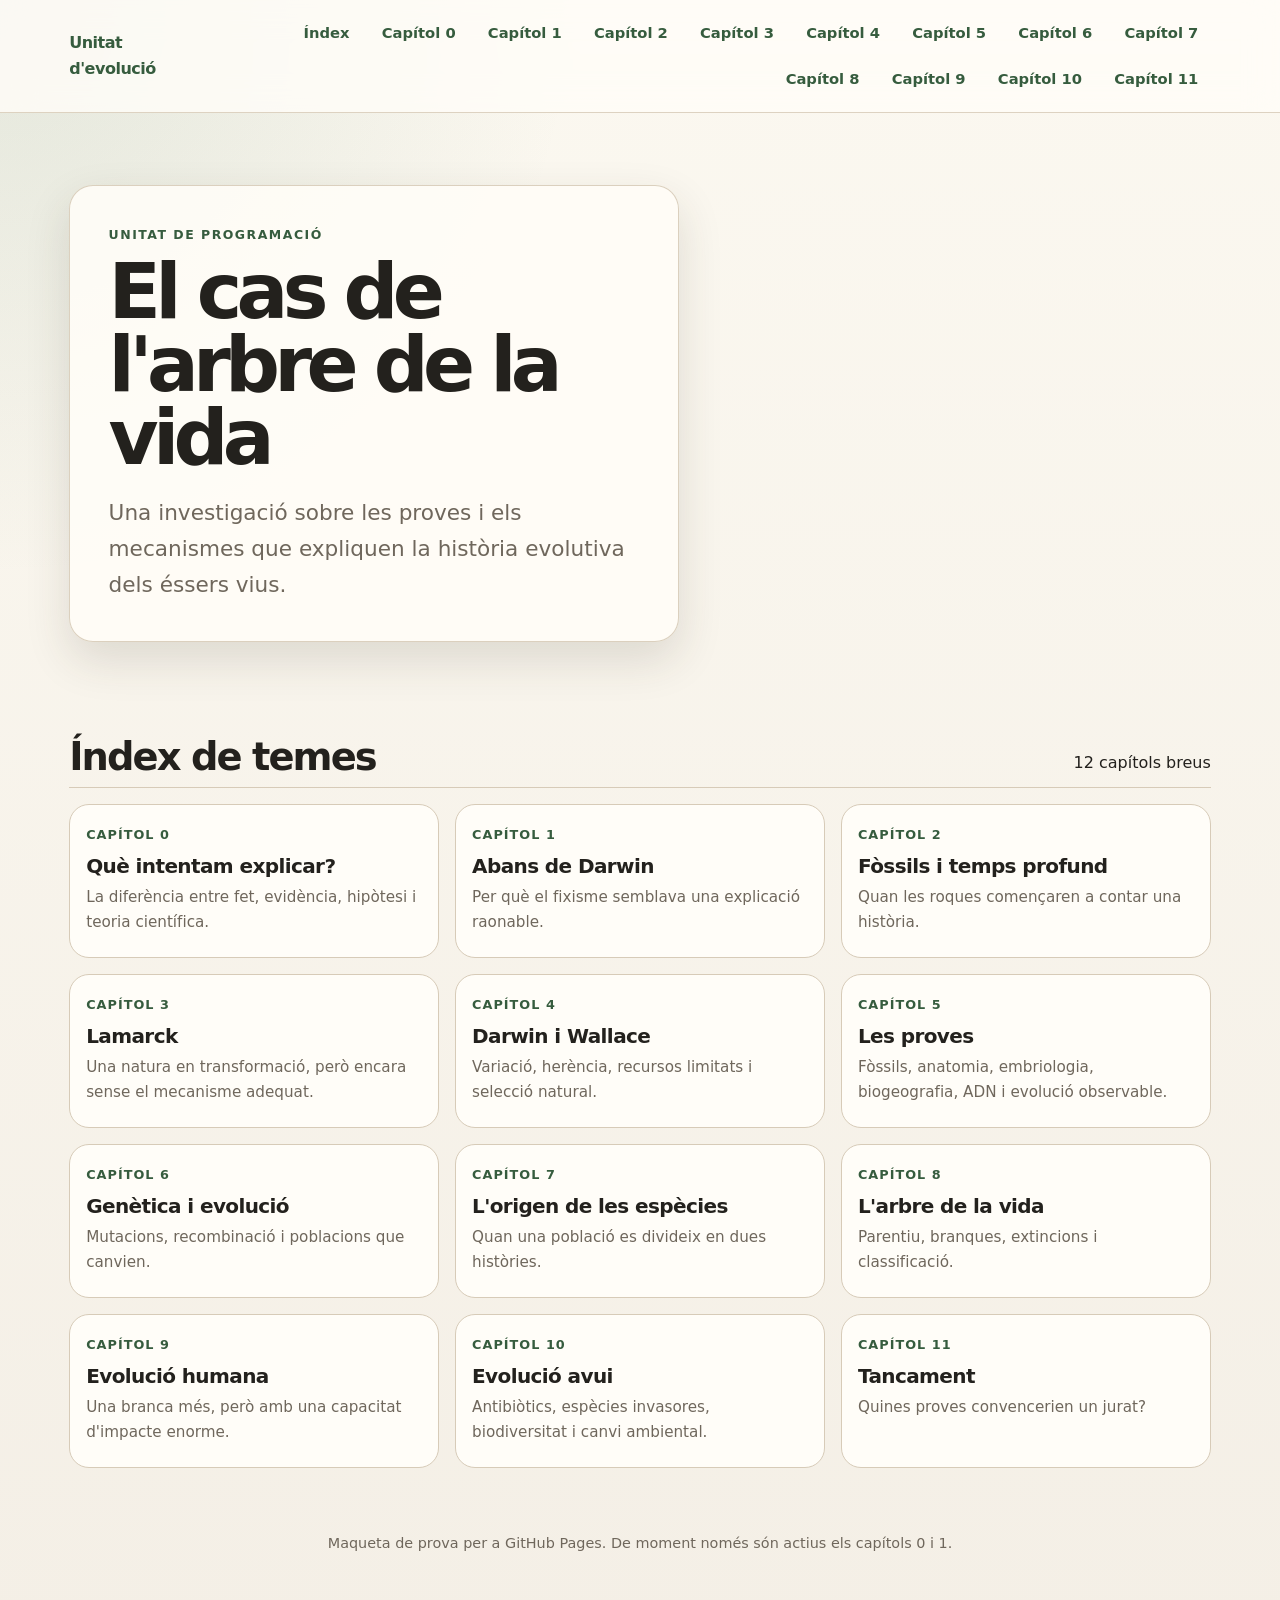
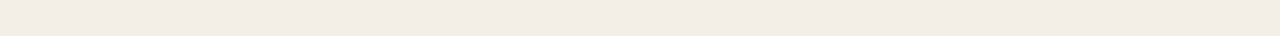
==== index.html @ de15e830 "Add links for chapters 2 to 11 in navigation" ====
<!DOCTYPE html>
<html lang="ca">
<head>
  <meta charset="UTF-8" />
  <meta name="viewport" content="width=device-width, initial-scale=1.0" />
  <title>El cas de l'arbre de la vida</title>
  <link rel="stylesheet" href="estil.css" />
</head>
<body>
  <header class="topbar">
    <div class="topbar-inner">
      <div class="brand">Unitat d'evolució</div>
      <nav aria-label="Navegació principal">
        <a href="index.html">Índex</a>
        <a href="capitol-00-introduccio.html">Capítol 0</a>
        <a href="capitol-01-fixisme.html">Capítol 1</a>
        <a href="capitol-02-fossils-temps-profund.html">Capítol 2</a>
        <a href="capitol-02-fossils-temps-profund.html">Capítol 3</a>
        <a href="capitol-02-fossils-temps-profund.html">Capítol 4</a>
        <a href="capitol-02-fossils-temps-profund.html">Capítol 5</a>
        <a href="capitol-02-fossils-temps-profund.html">Capítol 6</a>
        <a href="capitol-02-fossils-temps-profund.html">Capítol 7</a>
        <a href="capitol-02-fossils-temps-profund.html">Capítol 8</a>
        <a href="capitol-02-fossils-temps-profund.html">Capítol 9</a>
        <a href="capitol-02-fossils-temps-profund.html">Capítol 10</a>
        <a href="capitol-02-fossils-temps-profund.html">Capítol 11</a>
      </nav>
    </div>
  </header>

  <main>
    <section class="hero simple-hero" id="portada">
      <div class="hero-card simple-hero-card">
        <p class="eyebrow">Unitat de Programació</p>
        <h1>El cas de l'arbre de la vida</h1>
        <p class="subtitle">Una investigació sobre les proves i els mecanismes que expliquen la història evolutiva dels éssers vius.</p>
      </div>
    </section>

    <div class="wrap">
      <section id="index" aria-labelledby="index-title">
        <div class="section-title">
          <h2 id="index-title">Índex de temes</h2>
          <span>12 capítols breus</span>
        </div>

        <div class="chapter-grid">
          <a class="chapter-card" href="capitol-00-introduccio.html">
            <div>
              <span class="chapter-number">Capítol 0</span>
              <h3>Què intentam explicar?</h3>
              <p>La diferència entre fet, evidència, hipòtesi i teoria científica.</p>
            </div>
          </a>

          <a class="chapter-card" href="capitol-01-fixisme.html">
            <div>
              <span class="chapter-number">Capítol 1</span>
              <h3>Abans de Darwin</h3>
              <p>Per què el fixisme semblava una explicació raonable.</p>
            </div>
          </a>

          <a class="chapter-card" href="#">
            <div>
              <span class="chapter-number">Capítol 2</span>
              <h3>Fòssils i temps profund</h3>
              <p>Quan les roques començaren a contar una història.</p>
            </div>
          </a>

          <a class="chapter-card" href="#">
            <div>
              <span class="chapter-number">Capítol 3</span>
              <h3>Lamarck</h3>
              <p>Una natura en transformació, però encara sense el mecanisme adequat.</p>
            </div>
          </a>

          <a class="chapter-card" href="#">
            <div>
              <span class="chapter-number">Capítol 4</span>
              <h3>Darwin i Wallace</h3>
              <p>Variació, herència, recursos limitats i selecció natural.</p>
            </div>
          </a>

          <a class="chapter-card" href="#">
            <div>
              <span class="chapter-number">Capítol 5</span>
              <h3>Les proves</h3>
              <p>Fòssils, anatomia, embriologia, biogeografia, ADN i evolució observable.</p>
            </div>
          </a>

          <a class="chapter-card" href="#">
            <div>
              <span class="chapter-number">Capítol 6</span>
              <h3>Genètica i evolució</h3>
              <p>Mutacions, recombinació i poblacions que canvien.</p>
            </div>
          </a>

          <a class="chapter-card" href="#">
            <div>
              <span class="chapter-number">Capítol 7</span>
              <h3>L'origen de les espècies</h3>
              <p>Quan una població es divideix en dues històries.</p>
            </div>
          </a>

          <a class="chapter-card" href="#">
            <div>
              <span class="chapter-number">Capítol 8</span>
              <h3>L'arbre de la vida</h3>
              <p>Parentiu, branques, extincions i classificació.</p>
            </div>
          </a>

          <a class="chapter-card" href="#">
            <div>
              <span class="chapter-number">Capítol 9</span>
              <h3>Evolució humana</h3>
              <p>Una branca més, però amb una capacitat d'impacte enorme.</p>
            </div>
          </a>

          <a class="chapter-card" href="#">
            <div>
              <span class="chapter-number">Capítol 10</span>
              <h3>Evolució avui</h3>
              <p>Antibiòtics, espècies invasores, biodiversitat i canvi ambiental.</p>
            </div>
          </a>

          <a class="chapter-card" href="#">
            <div>
              <span class="chapter-number">Capítol 11</span>
              <h3>Tancament</h3>
              <p>Quines proves convencerien un jurat?</p>
            </div>
          </a>
        </div>
      </section>

      <footer>
        Maqueta de prova per a GitHub Pages. De moment només són actius els capítols 0 i 1.
      </footer>
    </div>
  </main>
</body>
</html>
---- estil.css ----
:root {
  --bg: #f4efe6;
  --paper: #fffdf8;
  --ink: #23211d;
  --muted: #6f675c;
  --accent: #6b8f71;
  --accent-dark: #365c3e;
  --sand: #e7dcc8;
  --line: #d7cbb8;
  --note: #f1f6ed;
  --warning: #fff4d9;
  --shadow: 0 18px 45px rgba(60, 48, 34, 0.14);
  --radius: 24px;
}

* {
  box-sizing: border-box;
}

html {
  scroll-behavior: smooth;
}

body {
  margin: 0;
  font-family: system-ui, -apple-system, BlinkMacSystemFont, "Segoe UI", sans-serif;
  color: var(--ink);
  background:
    radial-gradient(circle at top left, rgba(107, 143, 113, 0.16), transparent 36rem),
    linear-gradient(180deg, #fbf8f0 0%, var(--bg) 100%);
  line-height: 1.65;
}

.topbar {
  position: sticky;
  top: 0;
  z-index: 10;
  backdrop-filter: blur(16px);
  background: rgba(255, 253, 248, 0.82);
  border-bottom: 1px solid rgba(215, 203, 184, 0.85);
}

.topbar-inner {
  max-width: 1180px;
  margin: 0 auto;
  padding: 0.8rem 1.2rem;
  display: flex;
  align-items: center;
  justify-content: space-between;
  gap: 1rem;
}

.brand {
  font-weight: 800;
  letter-spacing: -0.03em;
  color: var(--accent-dark);
}

.topbar nav {
  display: flex;
  gap: 0.45rem;
  flex-wrap: wrap;
  justify-content: flex-end;
}

.topbar a,
.btn {
  color: var(--accent-dark);
  text-decoration: none;
  font-weight: 700;
  font-size: 0.92rem;
  padding: 0.42rem 0.72rem;
  border-radius: 999px;
  border: 1px solid transparent;
}

.topbar a:hover,
.btn:hover {
  background: var(--note);
  border-color: rgba(107, 143, 113, 0.35);
}

.hero {
  max-width: 1180px;
  margin: 0 auto;
  padding: 4.5rem 1.2rem 2rem;
  display: grid;
  grid-template-columns: minmax(0, 1.1fr) minmax(280px, 0.9fr);
  gap: 2rem;
  align-items: center;
}

.hero-card {
  background: rgba(255, 253, 248, 0.88);
  border: 1px solid rgba(215, 203, 184, 0.9);
  box-shadow: var(--shadow);
  border-radius: var(--radius);
  padding: clamp(1.4rem, 3vw, 3rem);
}

.eyebrow {
  margin: 0 0 0.7rem;
  color: var(--accent-dark);
  font-weight: 800;
  text-transform: uppercase;
  letter-spacing: 0.12em;
  font-size: 0.78rem;
}

h1 {
  margin: 0;
  font-size: clamp(2.4rem, 6vw, 5.4rem);
  line-height: 0.95;
  letter-spacing: -0.075em;
}

.subtitle {
  font-size: clamp(1.05rem, 2vw, 1.35rem);
  color: var(--muted);
  max-width: 62ch;
  margin: 1.25rem 0 0;
}

.hero-visual {
  min-height: 390px;
  border-radius: var(--radius);
  background:
    linear-gradient(180deg, rgba(255,255,255,0.28), rgba(0,0,0,0.04)),
    radial-gradient(circle at 50% 30%, #f8f1dc, #d4dfca 45%, #789979 100%);
  box-shadow: var(--shadow);
  border: 1px solid rgba(255, 255, 255, 0.6);
  position: relative;
  overflow: hidden;
}

.branch {
  position: absolute;
  left: 50%;
  bottom: 0;
  width: 8px;
  height: 82%;
  background: rgba(54, 92, 62, 0.75);
  border-radius: 999px;
  transform: translateX(-50%);
}

.twig {
  position: absolute;
  width: 42%;
  height: 8px;
  background: rgba(54, 92, 62, 0.72);
  border-radius: 999px;
  transform-origin: left center;
}

.twig.t1 { left: 50%; bottom: 52%; transform: rotate(-28deg); }
.twig.t2 { left: 50%; bottom: 66%; transform: rotate(25deg); }
.twig.t3 { left: 50%; bottom: 38%; transform: rotate(24deg); width: 36%; }
.twig.t4 { left: 50%; bottom: 78%; transform: rotate(-34deg); width: 34%; }

.leaf {
  position: absolute;
  width: 64px;
  height: 38px;
  background: rgba(255, 253, 248, 0.8);
  border: 1px solid rgba(54, 92, 62, 0.25);
  border-radius: 100% 0 100% 0;
  transform: rotate(-16deg);
}

.leaf.l1 { left: 18%; top: 21%; }
.leaf.l2 { right: 19%; top: 29%; transform: rotate(22deg); }
.leaf.l3 { left: 23%; top: 50%; transform: rotate(-30deg); }
.leaf.l4 { right: 24%; top: 58%; transform: rotate(30deg); }
.leaf.l5 { left: 42%; top: 12%; transform: rotate(-8deg); }

.visual-caption {
  position: absolute;
  left: 1.2rem;
  right: 1.2rem;
  bottom: 1.2rem;
  background: rgba(255, 253, 248, 0.82);
  border: 1px solid rgba(215, 203, 184, 0.9);
  border-radius: 18px;
  padding: 0.9rem 1rem;
  color: var(--accent-dark);
  font-weight: 800;
}

.wrap {
  max-width: 1180px;
  margin: 0 auto;
  padding: 1rem 1.2rem 5rem;
}

.section-title {
  display: flex;
  align-items: end;
  justify-content: space-between;
  gap: 1rem;
  margin: 3rem 0 1rem;
  border-bottom: 1px solid var(--line);
  padding-bottom: 0.7rem;
}

.section-title h2 {
  margin: 0;
  font-size: clamp(1.8rem, 3vw, 2.7rem);
  letter-spacing: -0.05em;
  line-height: 1;
}

.chapter-grid {
  display: grid;
  grid-template-columns: repeat(3, minmax(0, 1fr));
  gap: 1rem;
}

.chapter-card {
  background: var(--paper);
  border: 1px solid var(--line);
  border-radius: 20px;
  padding: 1rem;
  text-decoration: none;
  color: inherit;
  min-height: 154px;
  display: flex;
  flex-direction: column;
  justify-content: space-between;
  transition: transform 160ms ease, box-shadow 160ms ease;
}

.chapter-card:hover {
  transform: translateY(-3px);
  box-shadow: 0 12px 28px rgba(60, 48, 34, 0.12);
}

.chapter-number {
  font-size: 0.8rem;
  font-weight: 900;
  color: var(--accent-dark);
  letter-spacing: 0.08em;
  text-transform: uppercase;
}

.chapter-card h3 {
  margin: 0.45rem 0;
  font-size: 1.25rem;
  line-height: 1.15;
  letter-spacing: -0.03em;
}

.chapter-card p {
  margin: 0;
  color: var(--muted);
  font-size: 0.95rem;
}

.book-page {
  background: var(--paper);
  border: 1px solid var(--line);
  border-radius: var(--radius);
  box-shadow: var(--shadow);
  overflow: hidden;
  margin: 2.5rem auto;
  max-width: 1180px;
}

.chapter-header {
  padding: clamp(1.4rem, 3vw, 3rem);
  background:
    linear-gradient(135deg, rgba(107, 143, 113, 0.14), rgba(231, 220, 200, 0.55)),
    var(--paper);
  border-bottom: 1px solid var(--line);
}

.chapter-header h1,
.chapter-header h2 {
  margin: 0;
  max-width: 850px;
  font-size: clamp(2rem, 4vw, 4rem);
  line-height: 1;
  letter-spacing: -0.07em;
}

.guide-question {
  margin-top: 1.2rem;
  max-width: 760px;
  background: rgba(255, 253, 248, 0.75);
  border: 1px solid rgba(107, 143, 113, 0.28);
  border-left: 6px solid var(--accent);
  border-radius: 18px;
  padding: 1rem 1.1rem;
  font-weight: 750;
  color: var(--accent-dark);
}

.content {
  display: grid;
  grid-template-columns: minmax(0, 1fr) 270px;
  gap: 2rem;
  padding: clamp(1.4rem, 3vw, 3rem);
}

.main-text {
  max-width: 78ch;
  font-size: 1.06rem;
}

.main-text p {
  margin: 0 0 1.05rem;
}

.main-text strong {
  color: var(--accent-dark);
}

.side {
  position: sticky;
  top: 84px;
  align-self: start;
  display: grid;
  gap: 1rem;
}

.note-box,
.activity-box,
.concept-box {
  border-radius: 20px;
  padding: 1rem;
  border: 1px solid var(--line);
}

.note-box {
  background: var(--note);
}

.activity-box {
  background: var(--warning);
}

.concept-box {
  background: #f7f2e8;
}

.box-label {
  display: block;
  font-size: 0.76rem;
  font-weight: 900;
  text-transform: uppercase;
  letter-spacing: 0.1em;
  color: var(--accent-dark);
  margin-bottom: 0.45rem;
}

.note-box p,
.activity-box p,
.concept-box p {
  margin: 0;
  font-size: 0.95rem;
  color: #3e3a34;
}

.callout {
  margin: 1.5rem 0;
  padding: 1.1rem 1.2rem;
  background: #f8f4ea;
  border: 1px solid var(--line);
  border-left: 6px solid var(--accent);
  border-radius: 18px;
}

.callout p {
  margin: 0;
  font-weight: 750;
  color: var(--accent-dark);
}

.evidence-list {
  display: grid;
  grid-template-columns: repeat(2, minmax(0, 1fr));
  gap: 0.7rem;
  margin: 1.2rem 0 1.4rem;
}

.pill {
  background: #f8f4ea;
  border: 1px solid var(--line);
  border-radius: 999px;
  padding: 0.5rem 0.75rem;
  font-weight: 700;
  color: var(--accent-dark);
  font-size: 0.93rem;
}

.chapter-nav {
  display: flex;
  justify-content: space-between;
  gap: 1rem;
  border-top: 1px solid var(--line);
  padding: 1rem clamp(1.4rem, 3vw, 3rem);
  background: #faf6ed;
}

.chapter-nav a {
  color: var(--accent-dark);
  text-decoration: none;
  font-weight: 900;
  border: 1px solid rgba(107, 143, 113, 0.3);
  background: var(--paper);
  padding: 0.7rem 1rem;
  border-radius: 999px;
}

footer {
  margin: 4rem 0 0;
  color: var(--muted);
  text-align: center;
  font-size: 0.9rem;
}

@media (max-width: 900px) {
  .hero,
  .content {
    grid-template-columns: 1fr;
  }

  .hero-visual {
    min-height: 280px;
  }

  .chapter-grid {
    grid-template-columns: repeat(2, minmax(0, 1fr));
  }

  .side {
    position: static;
    grid-template-columns: repeat(3, minmax(0, 1fr));
  }
}

@media (max-width: 620px) {
  .topbar-inner {
    align-items: flex-start;
    flex-direction: column;
  }

  .topbar nav {
    justify-content: flex-start;
  }

  .chapter-grid,
  .side,
  .evidence-list {
    grid-template-columns: 1fr;
  }

  .chapter-nav {
    flex-direction: column;
  }
}


.hero-visual img {
  width: 100%;
  height: 100%;
  object-fit: cover;
  display: block;
}
.chapter-image {
  margin: 1.8rem 0;
  background: #fffdf8;
  border: 1px solid var(--line);
  border-radius: 20px;
  overflow: hidden;
  box-shadow: 0 10px 28px rgba(60, 48, 34, 0.10);
}

.chapter-image img {
  display: block;
  width: 100%;
  height: auto;
}

.chapter-image figcaption {
  padding: 0.85rem 1rem;
  font-size: 0.92rem;
  color: var(--muted);
  background: #faf6ed;
  border-top: 1px solid var(--line);
}
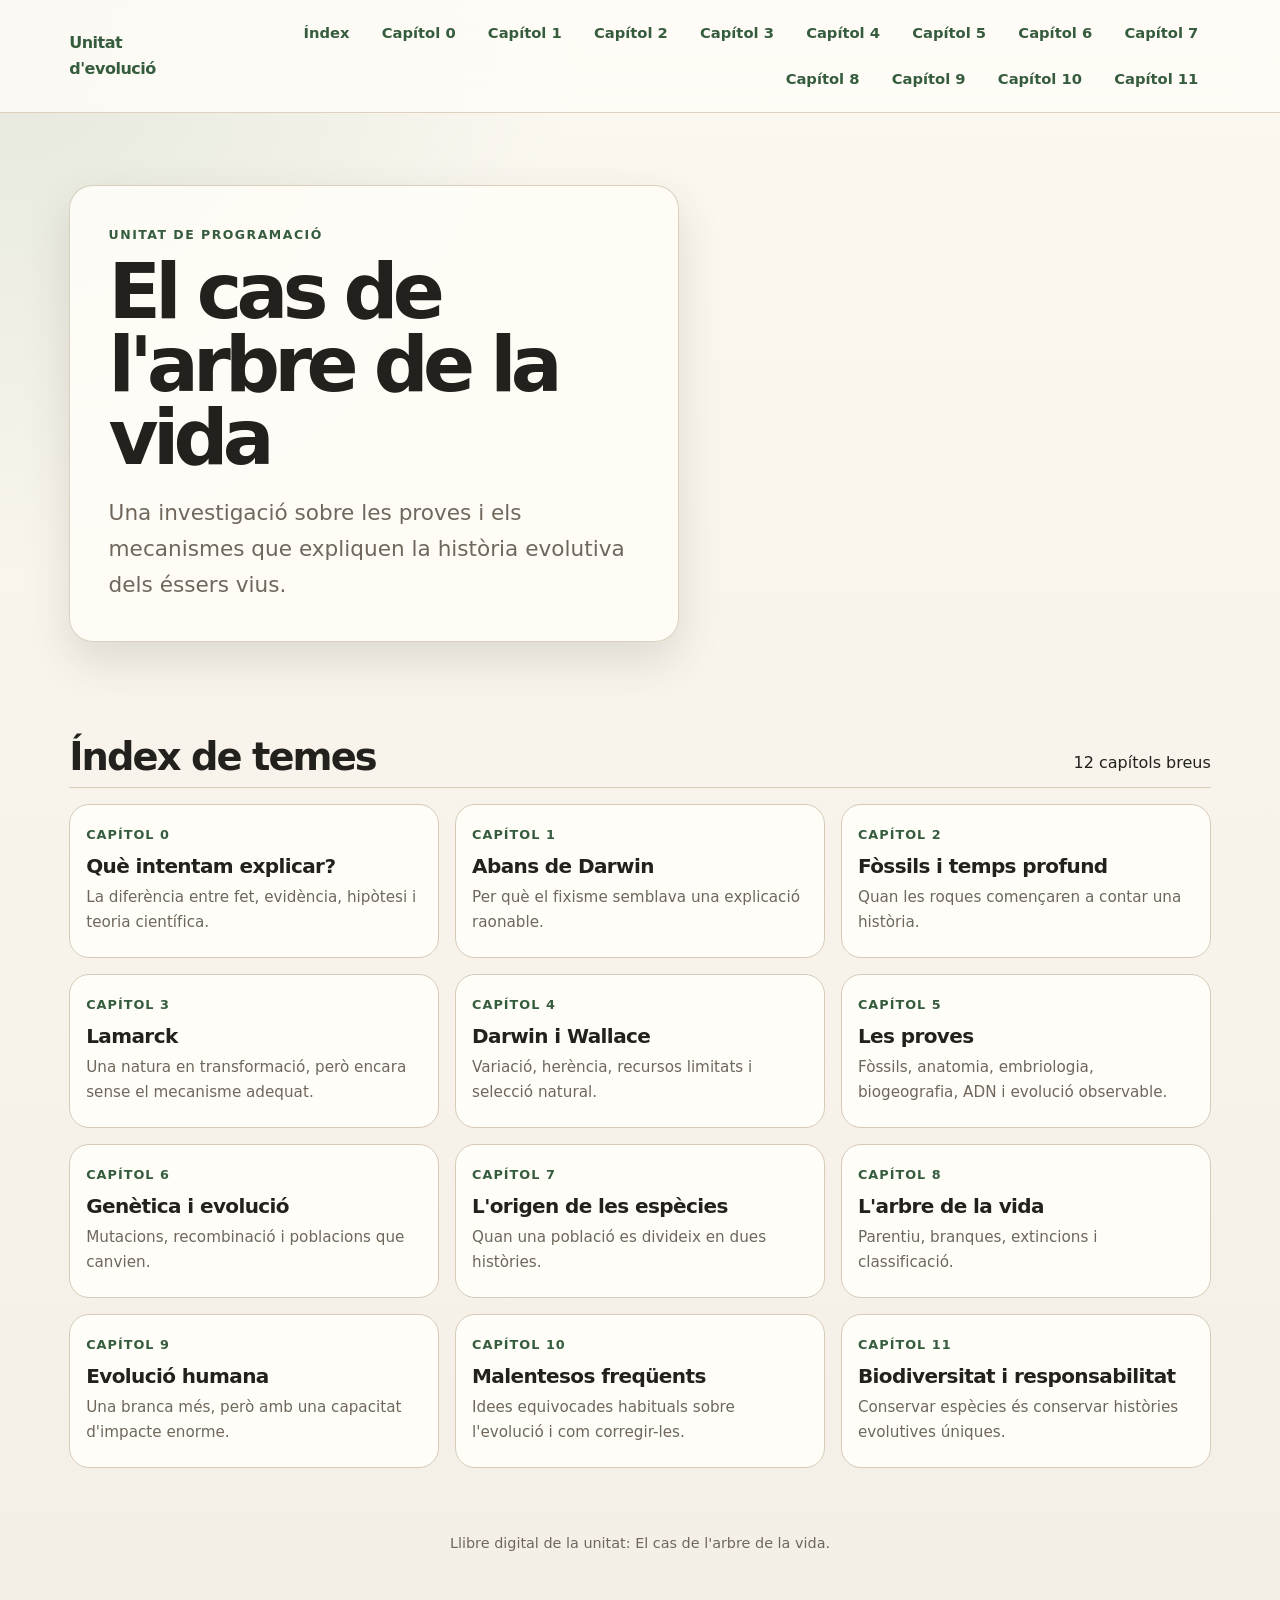
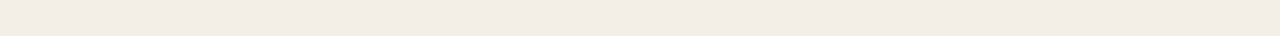
==== commit a6249269: "Add files via upload" ====
--- a/index.html
+++ b/index.html
@@ -15,15 +15,15 @@
         <a href="capitol-00-introduccio.html">Capítol 0</a>
         <a href="capitol-01-fixisme.html">Capítol 1</a>
         <a href="capitol-02-fossils-temps-profund.html">Capítol 2</a>
-        <a href="capitol-02-fossils-temps-profund.html">Capítol 3</a>
-        <a href="capitol-02-fossils-temps-profund.html">Capítol 4</a>
-        <a href="capitol-02-fossils-temps-profund.html">Capítol 5</a>
-        <a href="capitol-02-fossils-temps-profund.html">Capítol 6</a>
-        <a href="capitol-02-fossils-temps-profund.html">Capítol 7</a>
-        <a href="capitol-02-fossils-temps-profund.html">Capítol 8</a>
-        <a href="capitol-02-fossils-temps-profund.html">Capítol 9</a>
-        <a href="capitol-02-fossils-temps-profund.html">Capítol 10</a>
-        <a href="capitol-02-fossils-temps-profund.html">Capítol 11</a>
+        <a href="capitol-03-lamarck-transformisme.html">Capítol 3</a>
+        <a href="capitol-04-darwin-wallace.html">Capítol 4</a>
+        <a href="capitol-05-proves-evolucio.html">Capítol 5</a>
+        <a href="capitol-06-genetica-evolucio.html">Capítol 6</a>
+        <a href="capitol-07-origen-especies.html">Capítol 7</a>
+        <a href="capitol-08-arbre-vida.html">Capítol 8</a>
+        <a href="capitol-09-evolucio-humana.html">Capítol 9</a>
+        <a href="capitol-10-malentensos-evolucio.html">Capítol 10</a>
+        <a href="capitol-11-biodiversitat-responsabilitat.html">Capítol 11</a>
       </nav>
     </div>
   </header>
@@ -61,7 +61,7 @@
             </div>
           </a>
 
-          <a class="chapter-card" href="#">
+          <a class="chapter-card" href="capitol-02-fossils-temps-profund.html">
             <div>
               <span class="chapter-number">Capítol 2</span>
               <h3>Fòssils i temps profund</h3>
@@ -69,7 +69,7 @@
             </div>
           </a>
 
-          <a class="chapter-card" href="#">
+          <a class="chapter-card" href="capitol-03-lamarck-transformisme.html">
             <div>
               <span class="chapter-number">Capítol 3</span>
               <h3>Lamarck</h3>
@@ -77,7 +77,7 @@
             </div>
           </a>
 
-          <a class="chapter-card" href="#">
+          <a class="chapter-card" href="capitol-04-darwin-wallace.html">
             <div>
               <span class="chapter-number">Capítol 4</span>
               <h3>Darwin i Wallace</h3>
@@ -85,7 +85,7 @@
             </div>
           </a>
 
-          <a class="chapter-card" href="#">
+          <a class="chapter-card" href="capitol-05-proves-evolucio.html">
             <div>
               <span class="chapter-number">Capítol 5</span>
               <h3>Les proves</h3>
@@ -93,7 +93,7 @@
             </div>
           </a>
 
-          <a class="chapter-card" href="#">
+          <a class="chapter-card" href="capitol-06-genetica-evolucio.html">
             <div>
               <span class="chapter-number">Capítol 6</span>
               <h3>Genètica i evolució</h3>
@@ -101,7 +101,7 @@
             </div>
           </a>
 
-          <a class="chapter-card" href="#">
+          <a class="chapter-card" href="capitol-07-origen-especies.html">
             <div>
               <span class="chapter-number">Capítol 7</span>
               <h3>L'origen de les espècies</h3>
@@ -109,7 +109,7 @@
             </div>
           </a>
 
-          <a class="chapter-card" href="#">
+          <a class="chapter-card" href="capitol-08-arbre-vida.html">
             <div>
               <span class="chapter-number">Capítol 8</span>
               <h3>L'arbre de la vida</h3>
@@ -117,7 +117,7 @@
             </div>
           </a>
 
-          <a class="chapter-card" href="#">
+          <a class="chapter-card" href="capitol-09-evolucio-humana.html">
             <div>
               <span class="chapter-number">Capítol 9</span>
               <h3>Evolució humana</h3>
@@ -125,26 +125,26 @@
             </div>
           </a>
 
-          <a class="chapter-card" href="#">
+          <a class="chapter-card" href="capitol-10-malentensos-evolucio.html">
             <div>
               <span class="chapter-number">Capítol 10</span>
-              <h3>Evolució avui</h3>
-              <p>Antibiòtics, espècies invasores, biodiversitat i canvi ambiental.</p>
+              <h3>Malentesos freqüents</h3>
+              <p>Idees equivocades habituals sobre l'evolució i com corregir-les.</p>
             </div>
           </a>
 
-          <a class="chapter-card" href="#">
+          <a class="chapter-card" href="capitol-11-biodiversitat-responsabilitat.html">
             <div>
               <span class="chapter-number">Capítol 11</span>
-              <h3>Tancament</h3>
-              <p>Quines proves convencerien un jurat?</p>
+              <h3>Biodiversitat i responsabilitat</h3>
+              <p>Conservar espècies és conservar històries evolutives úniques.</p>
             </div>
           </a>
         </div>
       </section>
 
       <footer>
-        Maqueta de prova per a GitHub Pages. De moment només són actius els capítols 0 i 1.
+        Llibre digital de la unitat: El cas de l'arbre de la vida.
       </footer>
     </div>
   </main>
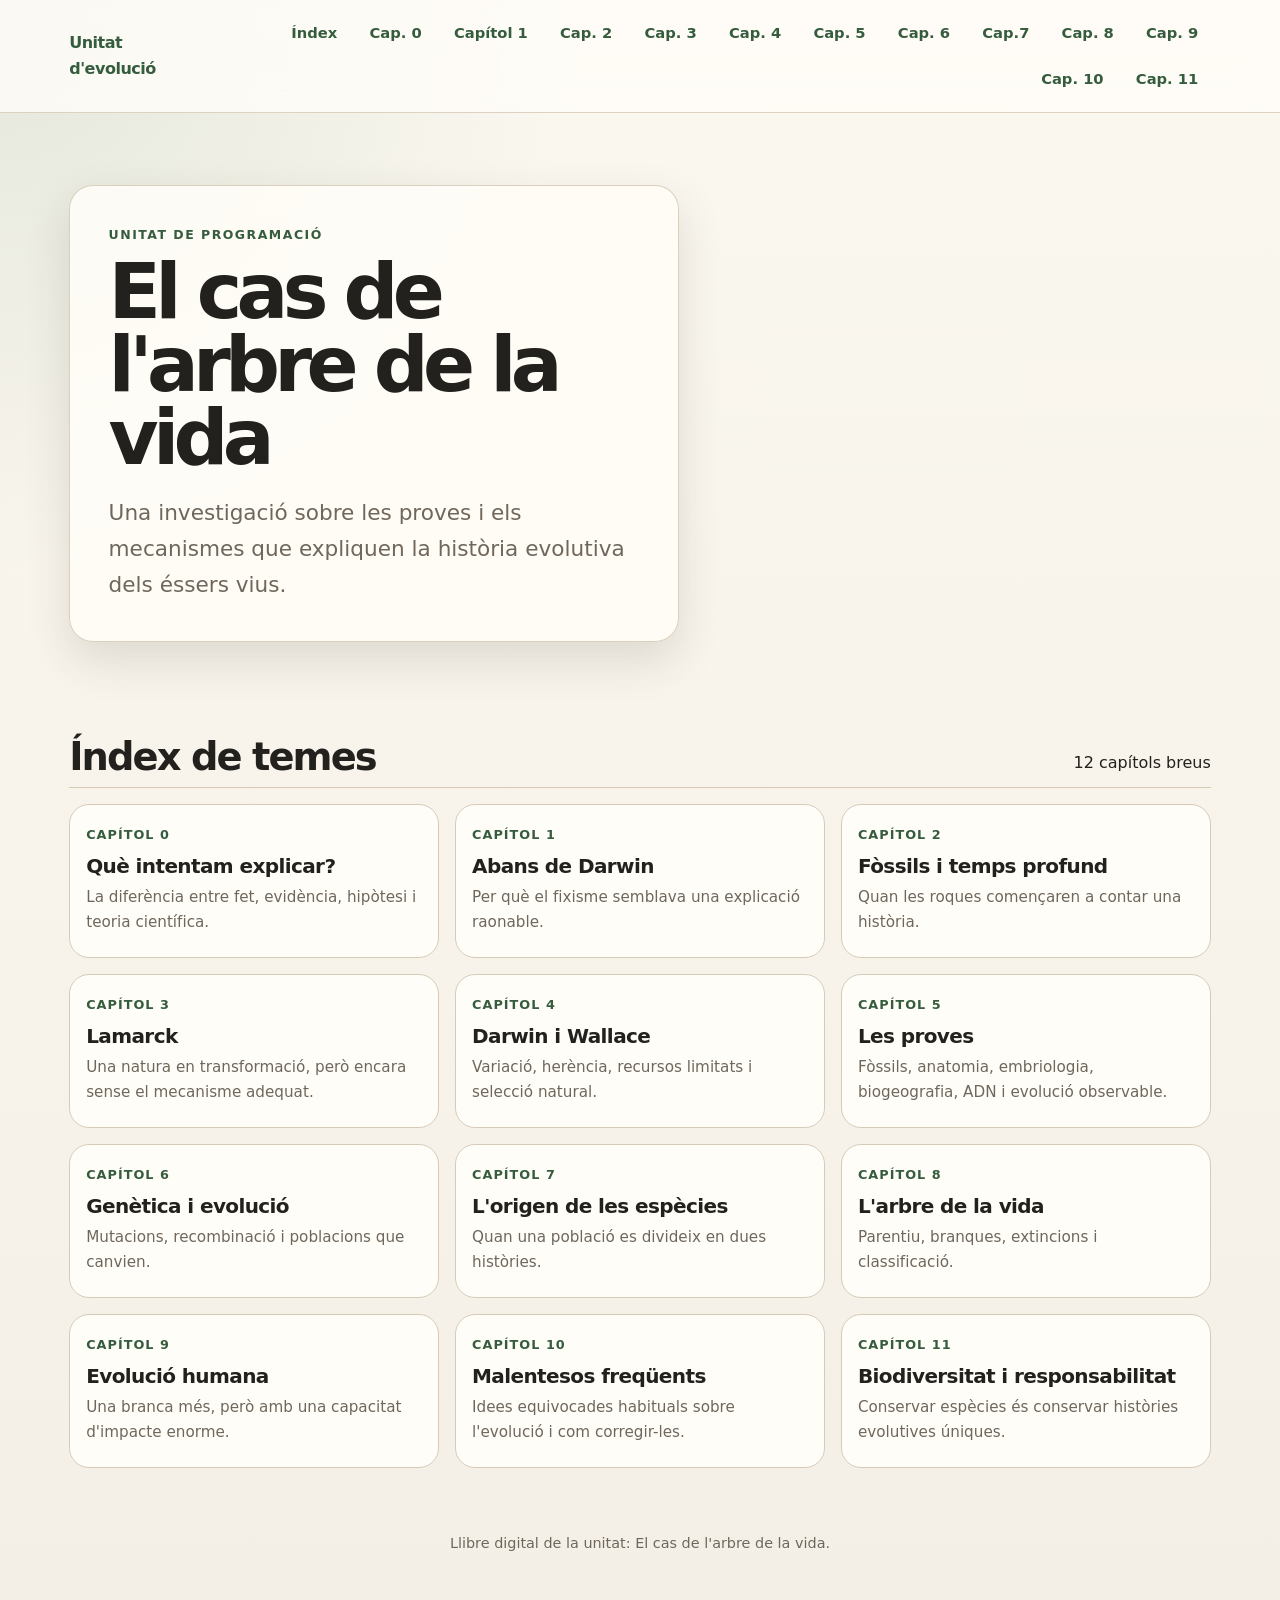
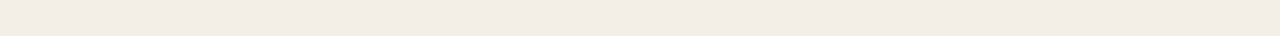
==== commit 8f7184e1: "Update index.html" ====
--- a/index.html
+++ b/index.html
@@ -12,18 +12,18 @@
       <div class="brand">Unitat d'evolució</div>
       <nav aria-label="Navegació principal">
         <a href="index.html">Índex</a>
-        <a href="capitol-00-introduccio.html">Capítol 0</a>
+        <a href="capitol-00-introduccio.html">Cap. 0</a>
         <a href="capitol-01-fixisme.html">Capítol 1</a>
-        <a href="capitol-02-fossils-temps-profund.html">Capítol 2</a>
-        <a href="capitol-03-lamarck-transformisme.html">Capítol 3</a>
-        <a href="capitol-04-darwin-wallace.html">Capítol 4</a>
-        <a href="capitol-05-proves-evolucio.html">Capítol 5</a>
-        <a href="capitol-06-genetica-evolucio.html">Capítol 6</a>
-        <a href="capitol-07-origen-especies.html">Capítol 7</a>
-        <a href="capitol-08-arbre-vida.html">Capítol 8</a>
-        <a href="capitol-09-evolucio-humana.html">Capítol 9</a>
-        <a href="capitol-10-malentensos-evolucio.html">Capítol 10</a>
-        <a href="capitol-11-biodiversitat-responsabilitat.html">Capítol 11</a>
+        <a href="capitol-02-fossils-temps-profund.html">Cap. 2</a>
+        <a href="capitol-03-lamarck-transformisme.html">Cap. 3</a>
+        <a href="capitol-04-darwin-wallace.html">Cap. 4</a>
+        <a href="capitol-05-proves-evolucio.html">Cap. 5</a>
+        <a href="capitol-06-genetica-evolucio.html">Cap. 6</a>
+        <a href="capitol-07-origen-especies.html">Cap.7</a>
+        <a href="capitol-08-arbre-vida.html">Cap. 8</a>
+        <a href="capitol-09-evolucio-humana.html">Cap. 9</a>
+        <a href="capitol-10-malentensos-evolucio.html">Cap. 10</a>
+        <a href="capitol-11-biodiversitat-responsabilitat.html">Cap. 11</a>
       </nav>
     </div>
   </header>
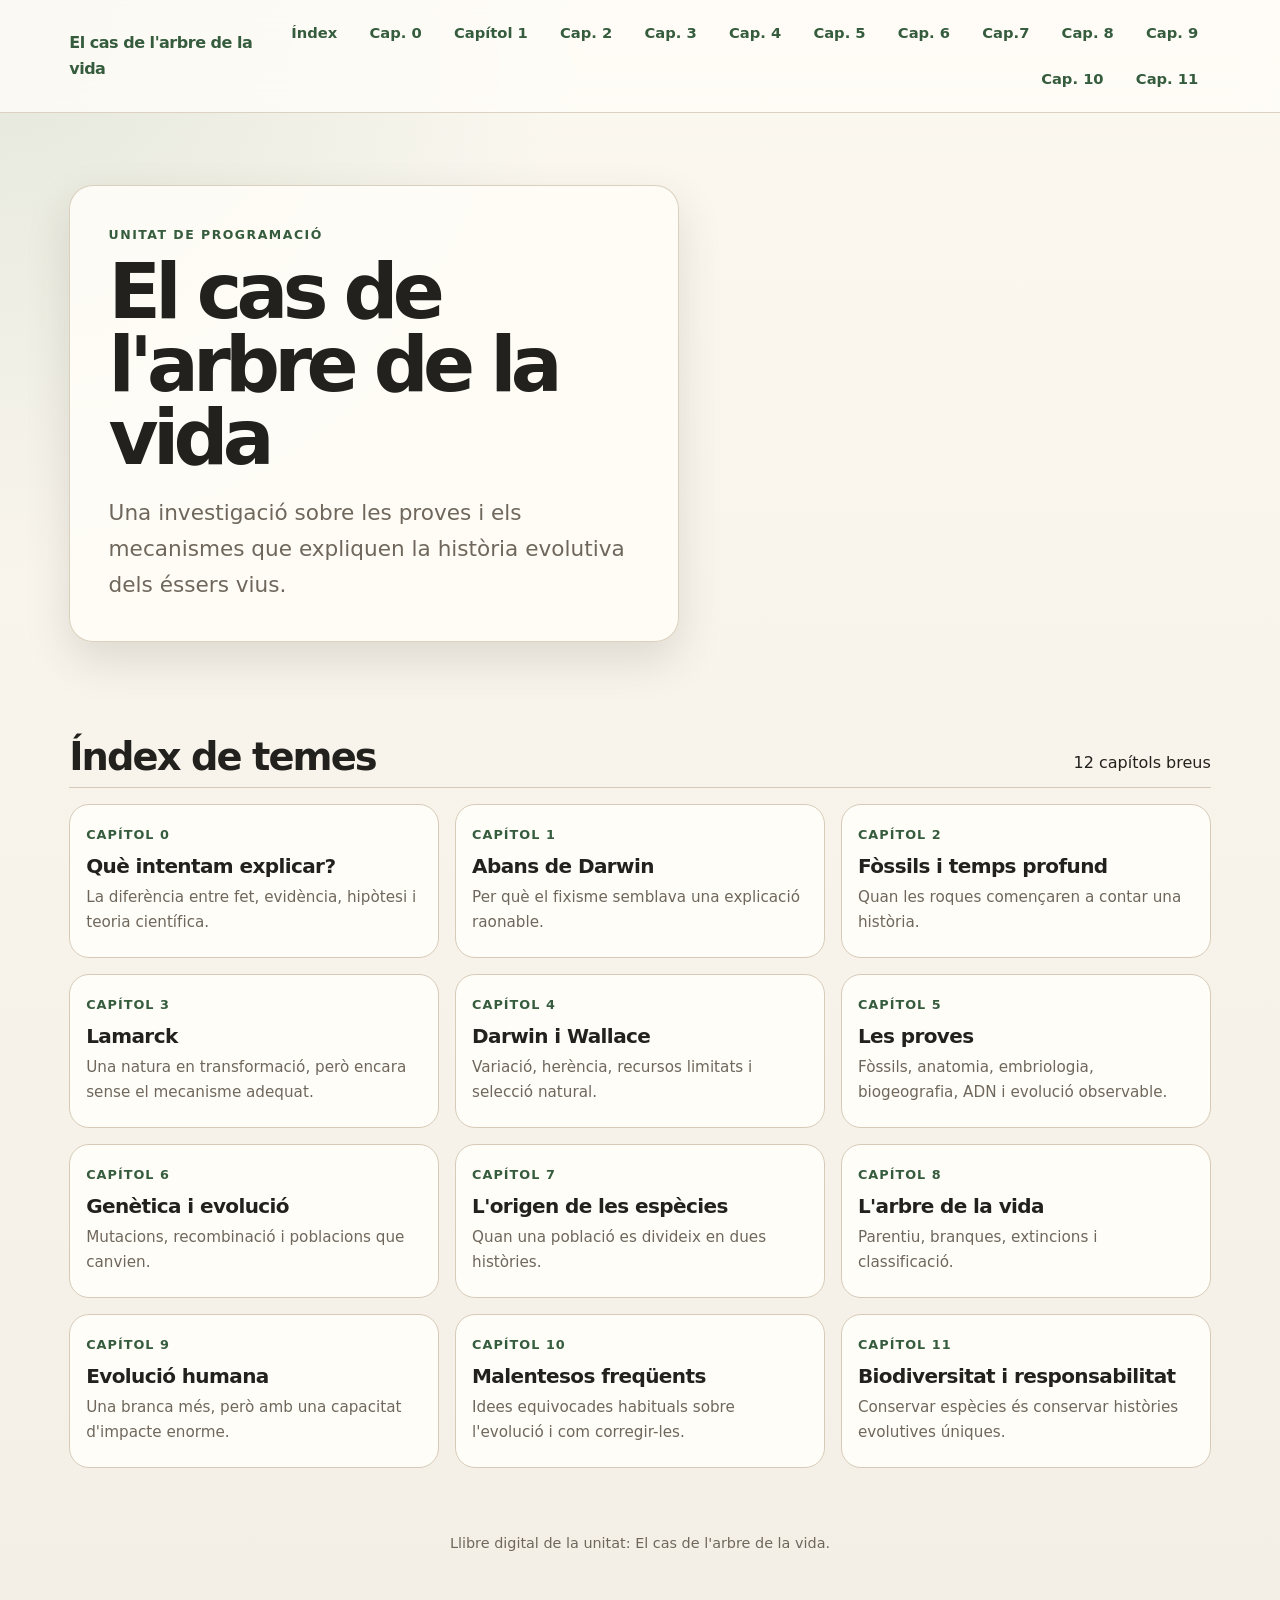
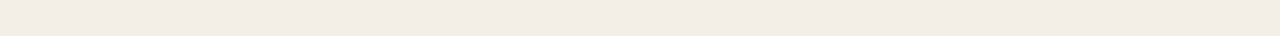
==== commit 38bac235: "Modify viewport scale and brand name in index.html Updated viewport scale and changed brand name." ====
--- a/index.html
+++ b/index.html
@@ -2,14 +2,14 @@
 <html lang="ca">
 <head>
   <meta charset="UTF-8" />
-  <meta name="viewport" content="width=device-width, initial-scale=1.0" />
+  <meta name="viewport" content="width=device-width, initial-scale=2.0" />
   <title>El cas de l'arbre de la vida</title>
   <link rel="stylesheet" href="estil.css" />
 </head>
 <body>
   <header class="topbar">
     <div class="topbar-inner">
-      <div class="brand">Unitat d'evolució</div>
+      <div class="brand">El cas de l'arbre de la vida</div>
       <nav aria-label="Navegació principal">
         <a href="index.html">Índex</a>
         <a href="capitol-00-introduccio.html">Cap. 0</a>
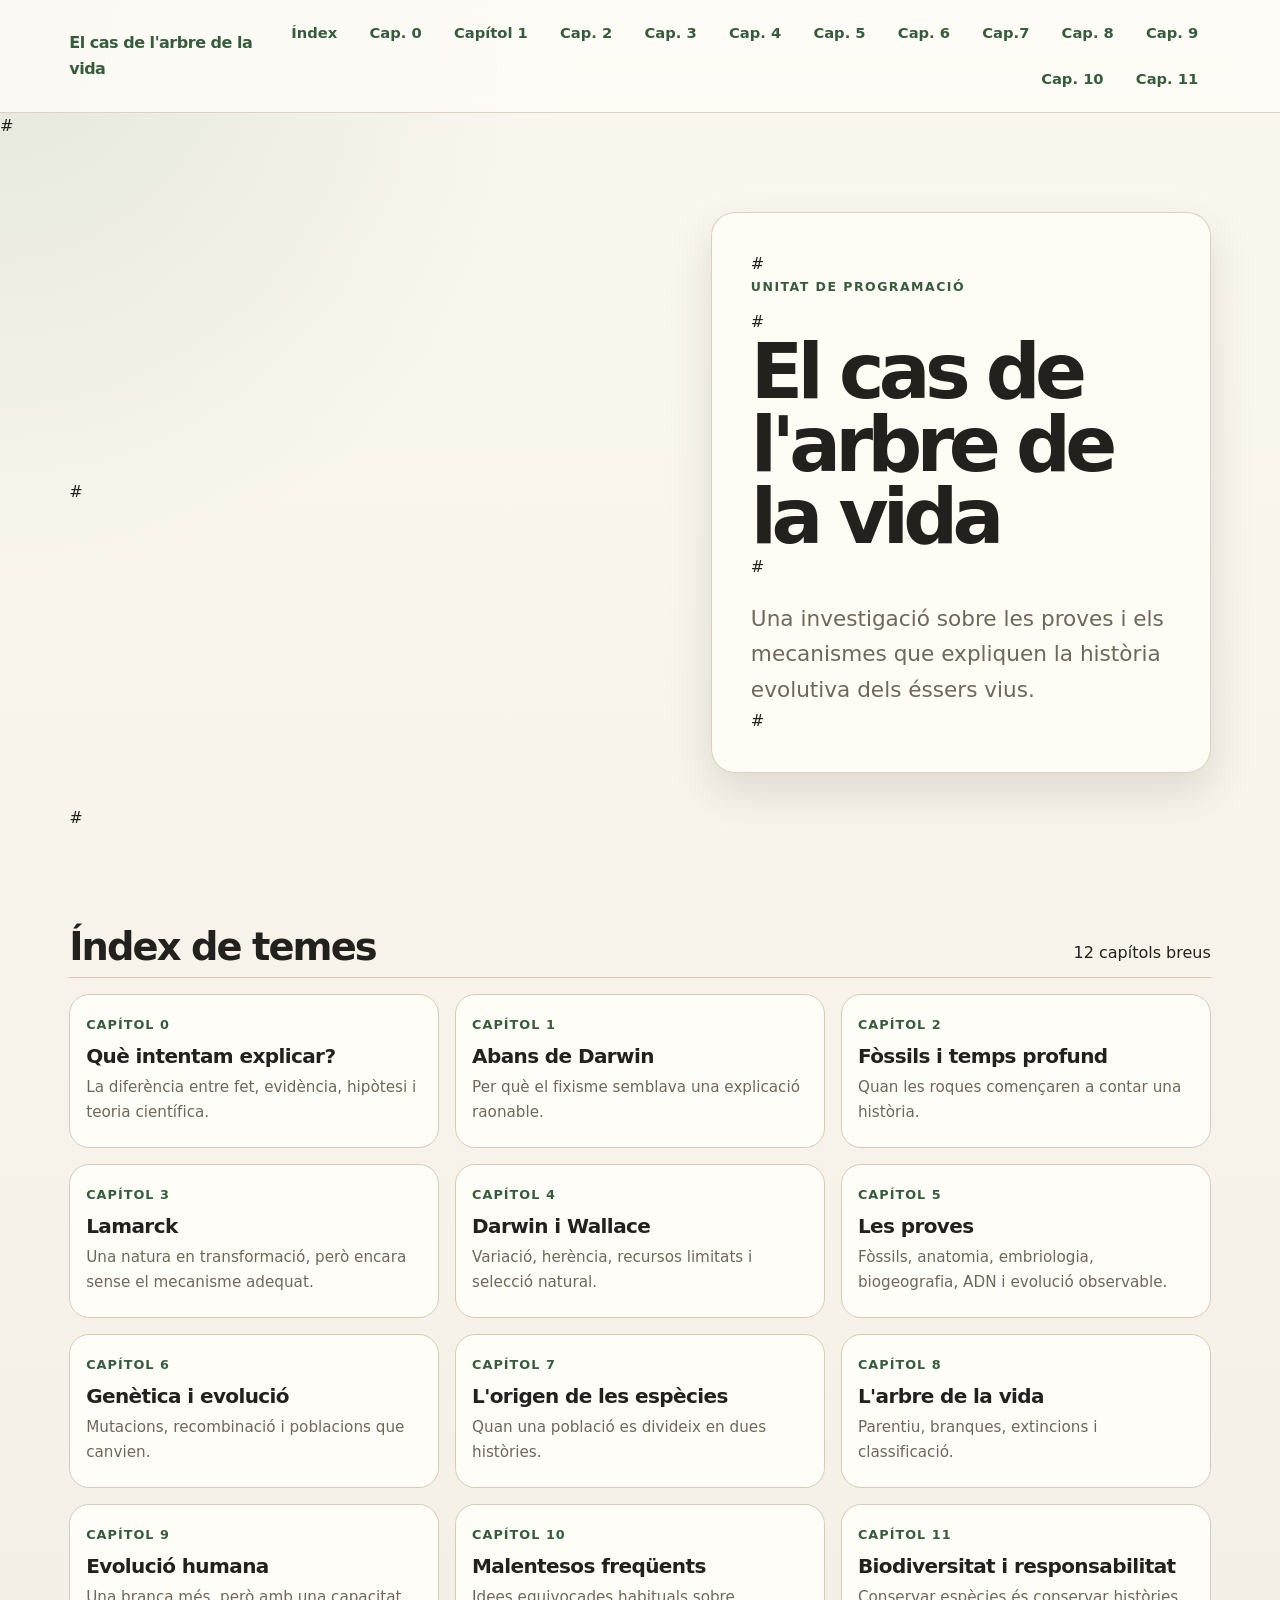
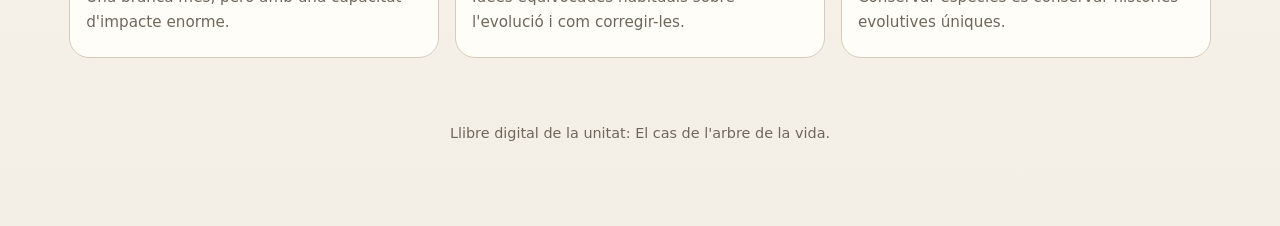
==== commit 48b2ff78: "Update index.html" ====
--- a/index.html
+++ b/index.html
@@ -29,13 +29,13 @@
   </header>
 
   <main>
-    <section class="hero simple-hero" id="portada">
-      <div class="hero-card simple-hero-card">
-        <p class="eyebrow">Unitat de Programació</p>
-        <h1>El cas de l'arbre de la vida</h1>
-        <p class="subtitle">Una investigació sobre les proves i els mecanismes que expliquen la història evolutiva dels éssers vius.</p>
-      </div>
-    </section>
+    #<section class="hero simple-hero" id="portada">
+     # <div class="hero-card simple-hero-card">
+      #  <p class="eyebrow">Unitat de Programació</p>
+       # <h1>El cas de l'arbre de la vida</h1>
+        #<p class="subtitle">Una investigació sobre les proves i els mecanismes que expliquen la història evolutiva dels éssers vius.</p>
+      #</div>
+    #</section>
 
     <div class="wrap">
       <section id="index" aria-labelledby="index-title">
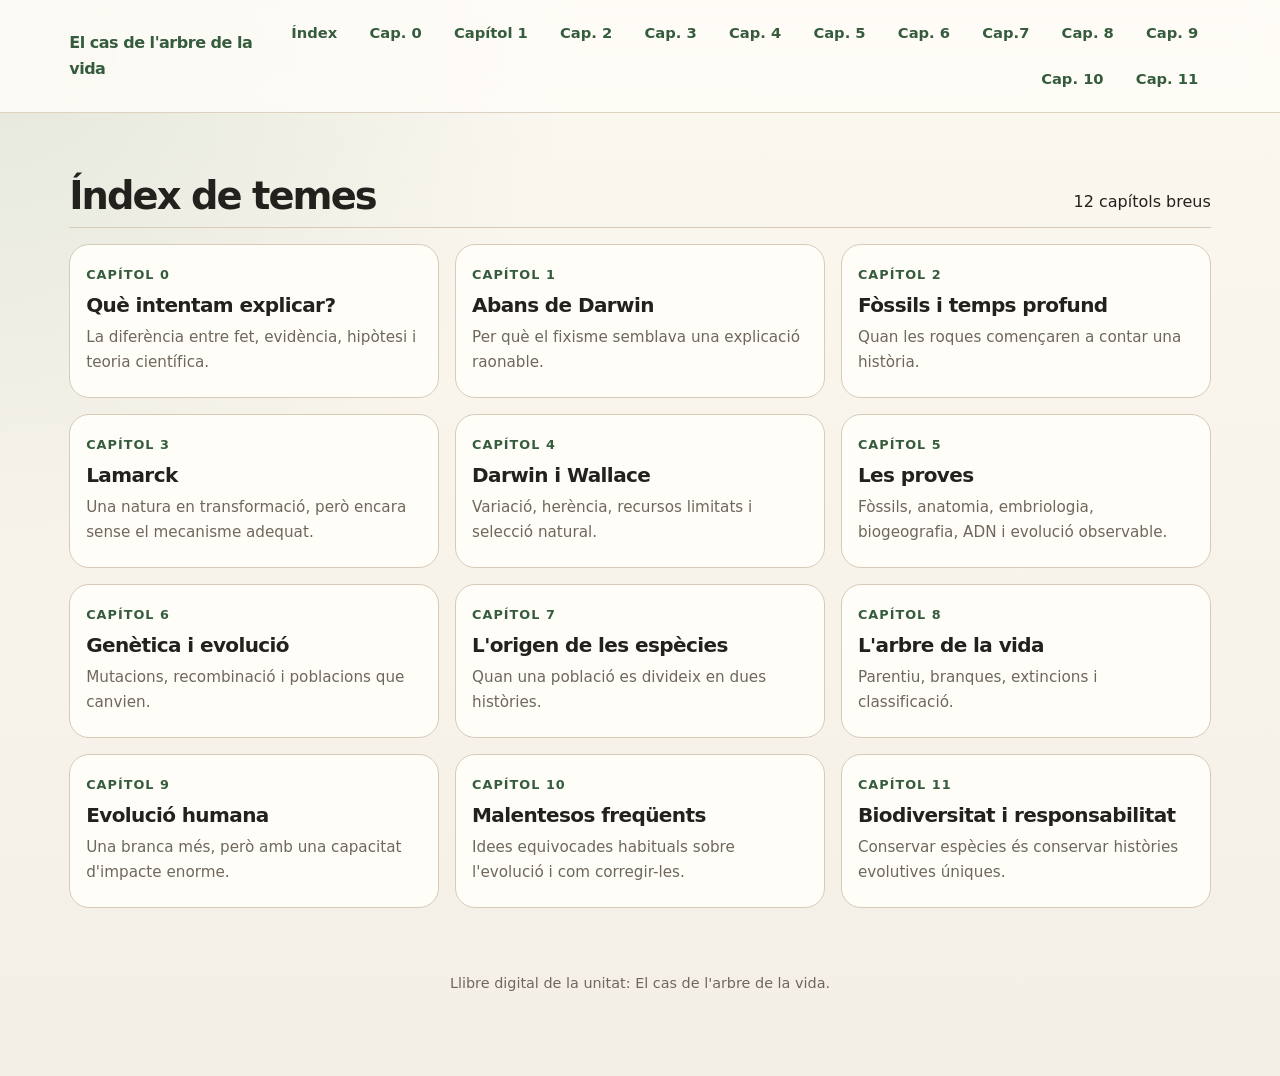
==== commit 33978e36: "Fix title and clean up commented-out code Updated the title and removed commented-out section for cl" ====
--- a/index.html
+++ b/index.html
@@ -3,7 +3,7 @@
 <head>
   <meta charset="UTF-8" />
   <meta name="viewport" content="width=device-width, initial-scale=2.0" />
-  <title>El cas de l'arbre de la vida</title>
+  <title>L'arbre de la vida</title>
   <link rel="stylesheet" href="estil.css" />
 </head>
 <body>
@@ -29,14 +29,7 @@
   </header>
 
   <main>
-    #<section class="hero simple-hero" id="portada">
-     # <div class="hero-card simple-hero-card">
-      #  <p class="eyebrow">Unitat de Programació</p>
-       # <h1>El cas de l'arbre de la vida</h1>
-        #<p class="subtitle">Una investigació sobre les proves i els mecanismes que expliquen la història evolutiva dels éssers vius.</p>
-      #</div>
-    #</section>
-
+   
     <div class="wrap">
       <section id="index" aria-labelledby="index-title">
         <div class="section-title">
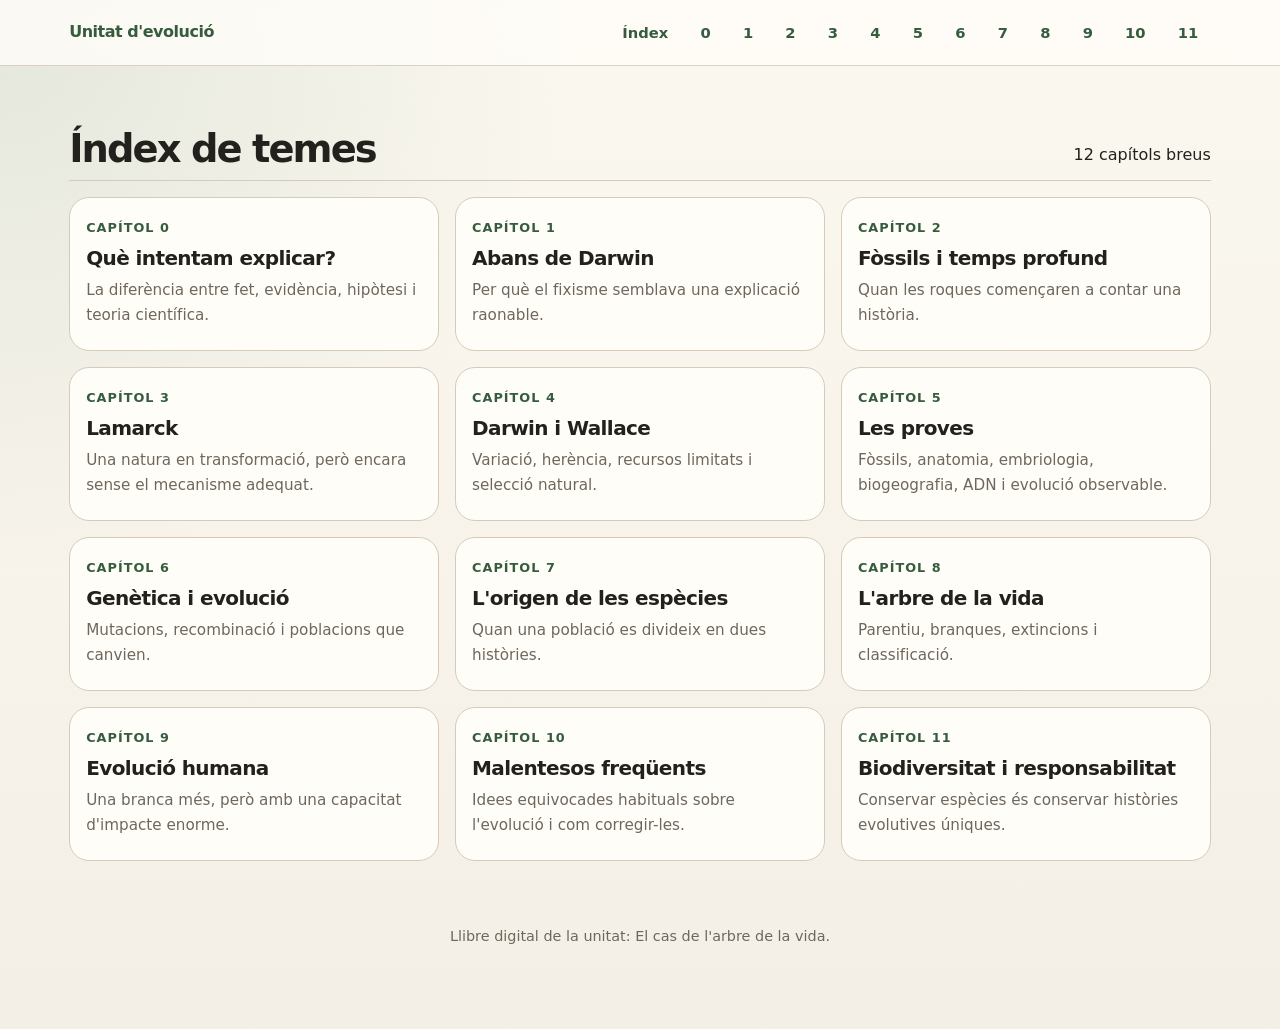
==== commit 4740d188: "Update index.html" ====
--- a/index.html
+++ b/index.html
@@ -7,23 +7,23 @@
   <link rel="stylesheet" href="estil.css" />
 </head>
 <body>
-  <header class="topbar">
+ <header class="topbar">
     <div class="topbar-inner">
-      <div class="brand">El cas de l'arbre de la vida</div>
+      <div class="brand">Unitat d'evolució</div>
       <nav aria-label="Navegació principal">
         <a href="index.html">Índex</a>
-        <a href="capitol-00-introduccio.html">Cap. 0</a>
-        <a href="capitol-01-fixisme.html">Capítol 1</a>
-        <a href="capitol-02-fossils-temps-profund.html">Cap. 2</a>
-        <a href="capitol-03-lamarck-transformisme.html">Cap. 3</a>
-        <a href="capitol-04-darwin-wallace.html">Cap. 4</a>
-        <a href="capitol-05-proves-evolucio.html">Cap. 5</a>
-        <a href="capitol-06-genetica-evolucio.html">Cap. 6</a>
-        <a href="capitol-07-origen-especies.html">Cap.7</a>
-        <a href="capitol-08-arbre-vida.html">Cap. 8</a>
-        <a href="capitol-09-evolucio-humana.html">Cap. 9</a>
-        <a href="capitol-10-malentensos-evolucio.html">Cap. 10</a>
-        <a href="capitol-11-biodiversitat-responsabilitat.html">Cap. 11</a>
+        <a href="capitol-00-introduccio.html">0</a>
+        <a href="capitol-01-fixisme.html">1</a>
+        <a href="capitol-02-fossils-temps-profund.html">2</a>
+        <a href="capitol-03-lamarck-transformisme.html">3</a>
+        <a href="capitol-04-darwin-wallace.html">4</a>
+        <a href="capitol-05-proves-evolucio.html">5</a>
+        <a href="capitol-06-genetica-evolucio.html">6</a>
+        <a href="capitol-07-origen-especies.html">7</a>
+        <a href="capitol-08-arbre-vida.html">8</a>
+        <a href="capitol-09-evolucio-humana.html">9</a>
+        <a href="capitol-10-malentensos-evolucio.html">10</a>
+        <a href="capitol-11-biodiversitat-responsabilitat.html">11</a>
       </nav>
     </div>
   </header>
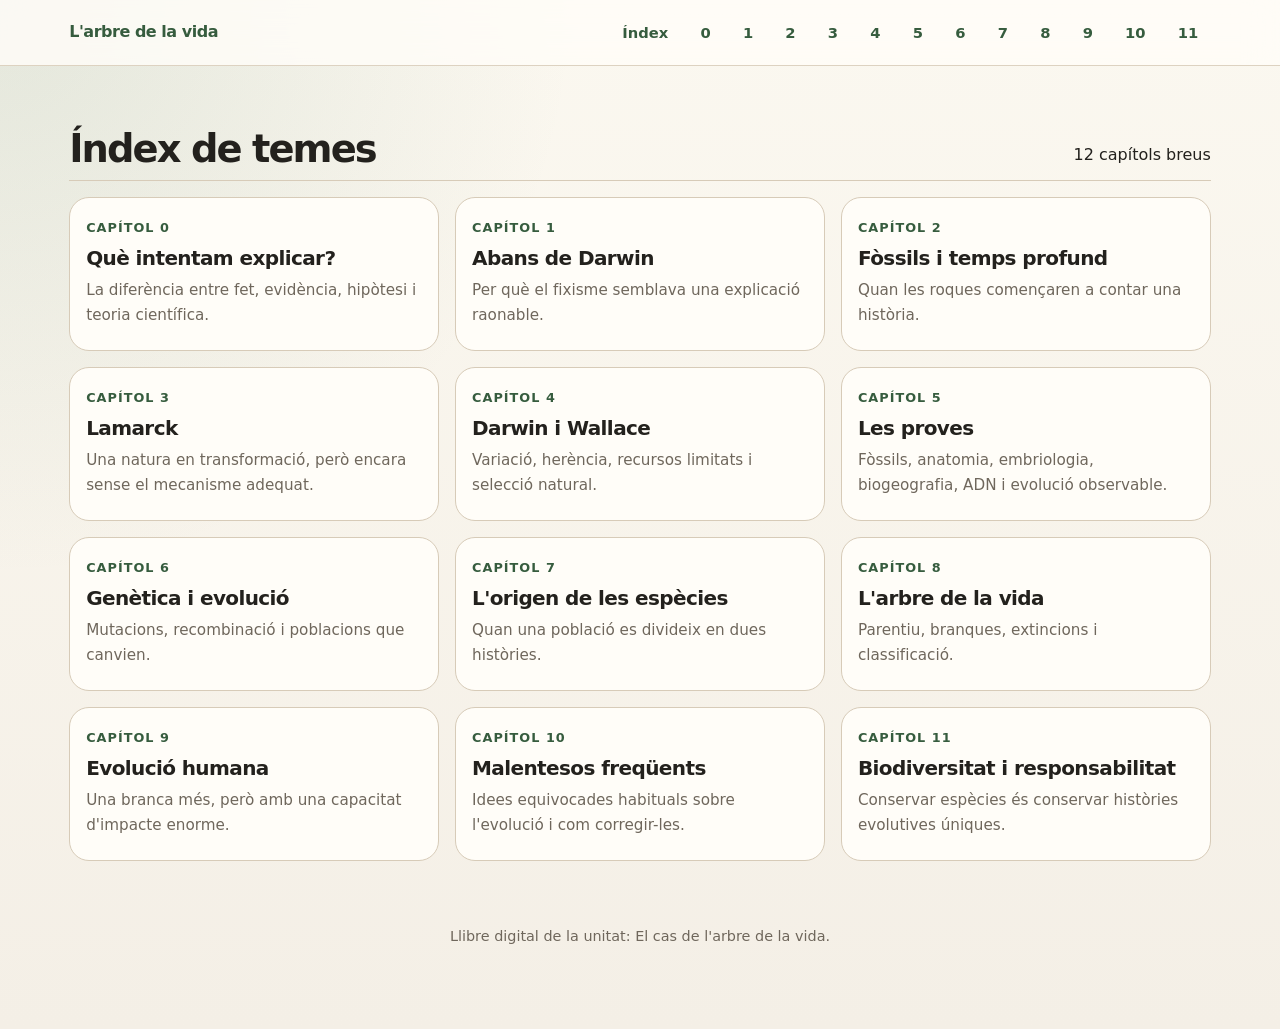
==== commit 0589184a: "Change brand name from 'Unitat d'evolució' to 'L'arbre de la vida'" ====
--- a/index.html
+++ b/index.html
@@ -9,7 +9,7 @@
 <body>
  <header class="topbar">
     <div class="topbar-inner">
-      <div class="brand">Unitat d'evolució</div>
+      <div class="brand">L'arbre de la vida</div>
       <nav aria-label="Navegació principal">
         <a href="index.html">Índex</a>
         <a href="capitol-00-introduccio.html">0</a>
